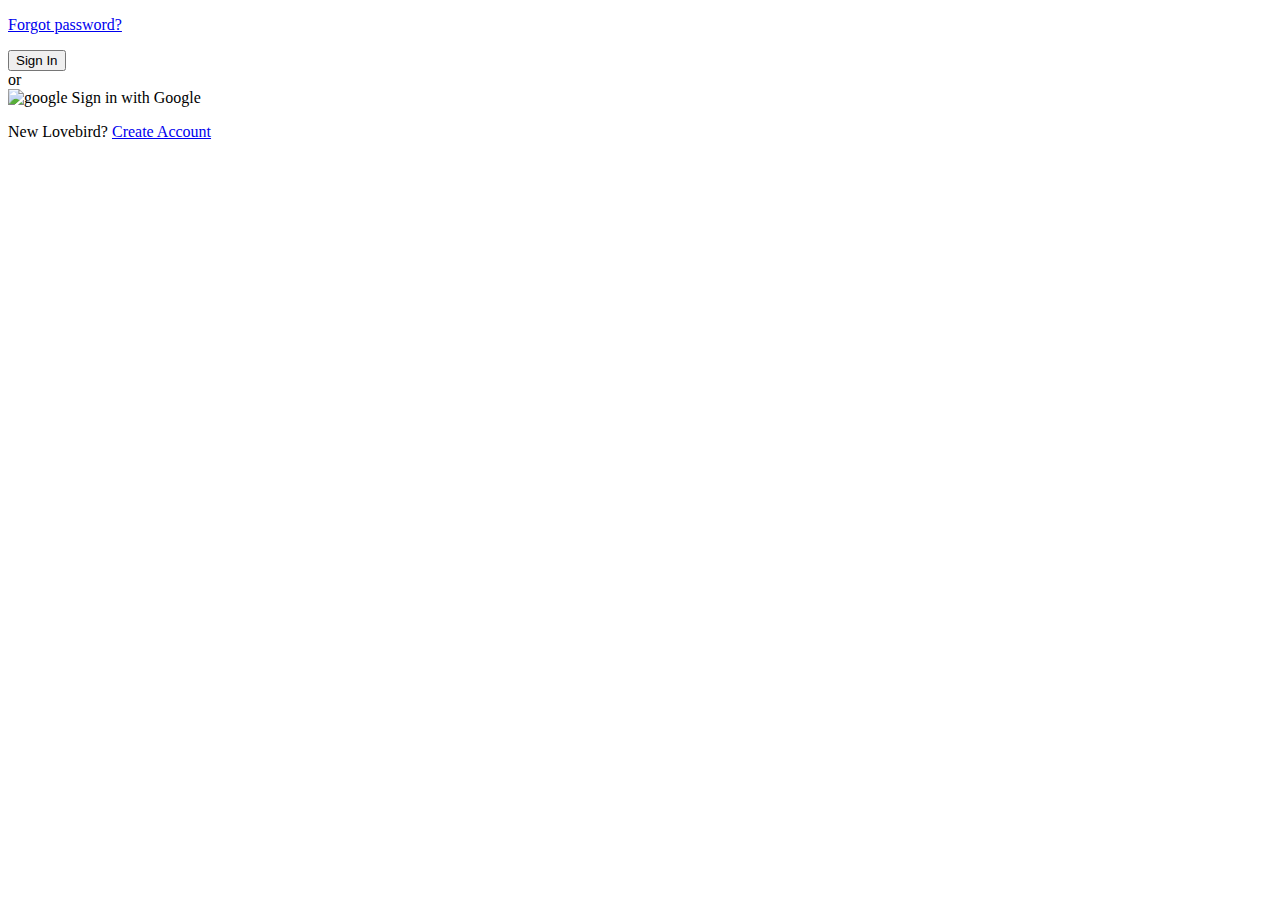
==== login.html @ 40e4014b "updated html" ====
<!DOCTYPE html>
<html lang="en">
<head>
    <meta charset="UTF-8">
    <meta name="viewport" content="width=device-width, initial-scale=1.0">
    <title>Document</title>
    <link rel="stylesheet" href="login.css">
</head>
<p><a href="#">Forgot password?</a></p>
<button>Sign In</button>
</form>
<div class="divider">
<span>or</span>
</div>
<div class="google__login">
<img src="assets/search.png" alt="google" />
<span>Sign in with Google</span>
</div>
<p class="create__account">
New Lovebird? <a href="#">Create Account</a>
</p>
</div>
</div>
</div>
<body>
    
</body>
</html>
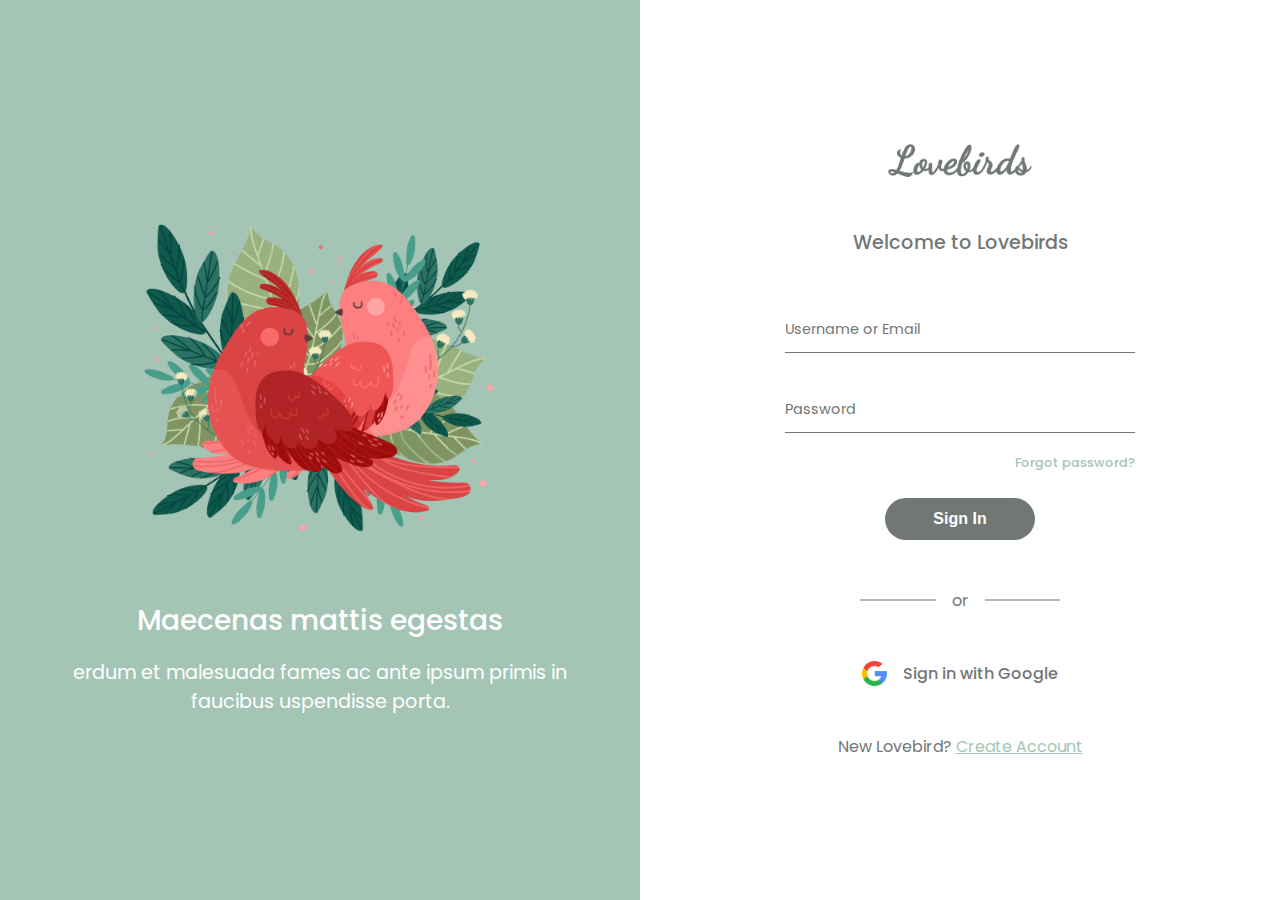
==== commit a78f5fee: "new login page" ====
--- a/login.html
+++ b/login.html
@@ -3,26 +3,69 @@
 <head>
     <meta charset="UTF-8">
     <meta name="viewport" content="width=device-width, initial-scale=1.0">
-    <title>Document</title>
     <link rel="stylesheet" href="login.css">
-</head>
-<p><a href="#">Forgot password?</a></p>
-<button>Sign In</button>
-</form>
-<div class="divider">
-<span>or</span>
-</div>
-<div class="google__login">
-<img src="assets/search.png" alt="google" />
-<span>Sign in with Google</span>
-</div>
-<p class="create__account">
-New Lovebird? <a href="#">Create Account</a>
-</p>
-</div>
-</div>
-</div>
-<body>
-    
-</body>
+    <title>Wen Design Mastery | Lovebirds</title>
+  </head>
+  <body>
+    <div class="container">
+      <div class="container__left">
+        <img src="assets/bg.png" alt="lovebirds" />
+        <h2>Maecenas mattis egestas</h2>
+        <p>
+          erdum et malesuada fames ac ante ipsum primis in faucibus uspendisse
+          porta.
+        </p>
+      </div>
+      <div class="container__right">
+        <div class="content">
+          <img class="logo" src="assets/logo.png" alt="logo" />
+          <p class="header">Welcome to Lovebirds</p>
+          <form>
+            <div class="input__group">
+              <input type="text" />
+              <label for="username">Username or Email</label>
+            </div>
+            <div class="input__group">
+              <input type="password" />
+              <label for="password">Password</label>
+            </div>
+            <p><a href="#">Forgot password?</a></p>
+            <button>Sign In</button>
+          </form>
+          <div class="divider">
+            <span>or</span>
+          </div>
+          <div class="google__login">
+            <img src="assets/search.png" alt="google" />
+            <span>Sign in with Google</span>
+          </div>
+          <p class="create__account">
+            New Lovebird? <a href="#">Create Account</a>
+          </p>
+        </div>
+      </div>
+    </div>
+    <script>
+        document.getElementById('loginForm').addEventListener('submit', function(event) {
+          var passwordInput = document.getElementById('password');
+          var passwordError = document.getElementById('passwordError');
+          var passwordValue = passwordInput.value;
+      
+          
+          if (passwordValue.length > 3) {
+            
+            event.preventDefault();
+            // Show error message
+            passwordError.style.display = 'block';
+          } else {
+            // Hide error message if password is valid
+            passwordError.style.display = 'none';
+          }
+        });
+      </script>
+
+    </script>
+  </body>
+</html>
+
 </html>--- a/login.css
+++ b/login.css
@@ -0,0 +1,184 @@
+@import url("https://fonts.googleapis.com/css2?family=Poppins:wght@400;500;600&display=swap");
+:root {
+  --primary-color: #a4c4b5;
+  --secondary-color: #717775;
+  --text-dark: #333333;
+  --text-light: #767268;
+  --extra-light: #f3f4f6;
+  --white: #ffffff;
+}
+* {
+  padding: 0;
+  margin: 0;
+  box-sizing: border-box;
+}
+body {
+  font-family: "Poppins", sans-serif;
+}
+.container {
+  min-height: 100vh;
+  display: grid;
+  grid-template-columns: repeat(2, 1fr);
+}
+.container__left {
+  padding: 1rem;
+  display: flex;
+  flex-direction: column;
+  align-items: center;
+  justify-content: center;
+  gap: 1rem;
+  background-color: var(--primary-color);
+}
+.container__left img {
+  width: 100%;
+  max-width: 400px;
+}
+.container__left h2 {
+  font-size: 1.75rem;
+  font-weight: 500;
+  color: var(--white);
+}
+.container__left p {
+  max-width: 500px;
+  font-size: 1.2rem;
+  text-align: center;
+  color: var(--white);
+}
+.container__right {
+  display: flex;
+  align-items: center;
+  justify-content: center;
+}
+.content {
+  width: 100%;
+  max-width: 350px;
+  display: grid;
+  gap: 1rem;
+}
+.logo {
+  max-width: 150px;
+  margin: auto;
+  margin-bottom: 2rem;
+}
+.header {
+  margin-bottom: 1rem;
+  font-size: 1.2rem;
+  font-weight: 500;
+  color: var(--secondary-color);
+  text-align: center;
+}
+form {
+  display: grid;
+}
+.input__group {
+  position: relative;
+  margin: 1rem 0;
+}
+form label {
+  position: absolute;
+  top: 50%;
+  left: 0;
+  transform: translateY(-50%);
+  font-size: 0.9rem;
+  color: var(--secondary-color);
+  pointer-events: none;
+  transition: 0.3s;
+}
+form input {
+  padding: 1rem 0;
+  width: 100%;
+  outline: none;
+  border: none;
+  border-bottom: 1px solid var(--secondary-color);
+}
+form input:focus ~ label {
+  top: 0;
+  font-size: 0.8rem;
+}
+form p {
+  text-align: right;
+  margin-bottom: 1.5rem;
+}
+form p a {
+  font-size: 0.8rem;
+  font-weight: 500;
+  color: var(--primary-color);
+  text-decoration: none;
+}
+form button {
+  padding: 0.75rem 3rem;
+  max-width: fit-content;
+  margin: auto;
+  outline: none;
+  border: none;
+  border-radius: 5rem;
+  font-size: 1rem;
+  font-weight: 600;
+  color: var(--white);
+  background-color: var(--secondary-color);
+  cursor: pointer;
+  transition: 0.3s;
+}
+form button:hover {
+  background-color: var(--primary-color);
+}
+.divider {
+  position: relative;
+  isolation: isolate;
+  text-align: center;
+  width: 100%;
+  max-width: 200px;
+  margin: 2rem auto;
+}
+.divider::before {
+  position: absolute;
+  content: "";
+  width: 100%;
+  height: 1px;
+  top: 50%;
+  left: 50%;
+  transform: translate(-50%, -50%);
+  background-color: var(--secondary-color);
+  z-index: -1;
+}
+.divider span {
+  padding: 0 1rem;
+  color: var(--secondary-color);
+  background-color: var(--white);
+}
+.google__login {
+  display: flex;
+  align-items: center;
+  justify-content: center;
+  gap: 1rem;
+  cursor: pointer;
+  margin-bottom: 2rem;
+}
+.google__login img {
+  max-width: 25px;
+}
+.google__login span {
+  font-size: 1rem;
+  font-weight: 500;
+  color: var(--secondary-color);
+  transition: 0.3s;
+}
+.google__login:hover span {
+  color: var(--primary-color);
+}
+.create__account {
+  color: var(--secondary-color);
+  text-align: center;
+}
+.create__account a {
+  color: var(--primary-color);
+}
+@media (width < 788px) {
+  .container {
+    grid-template-columns: repeat(1, 1fr);
+  }
+  .container__left,
+  .container__right {
+    min-height: 100vh;
+  }
+}